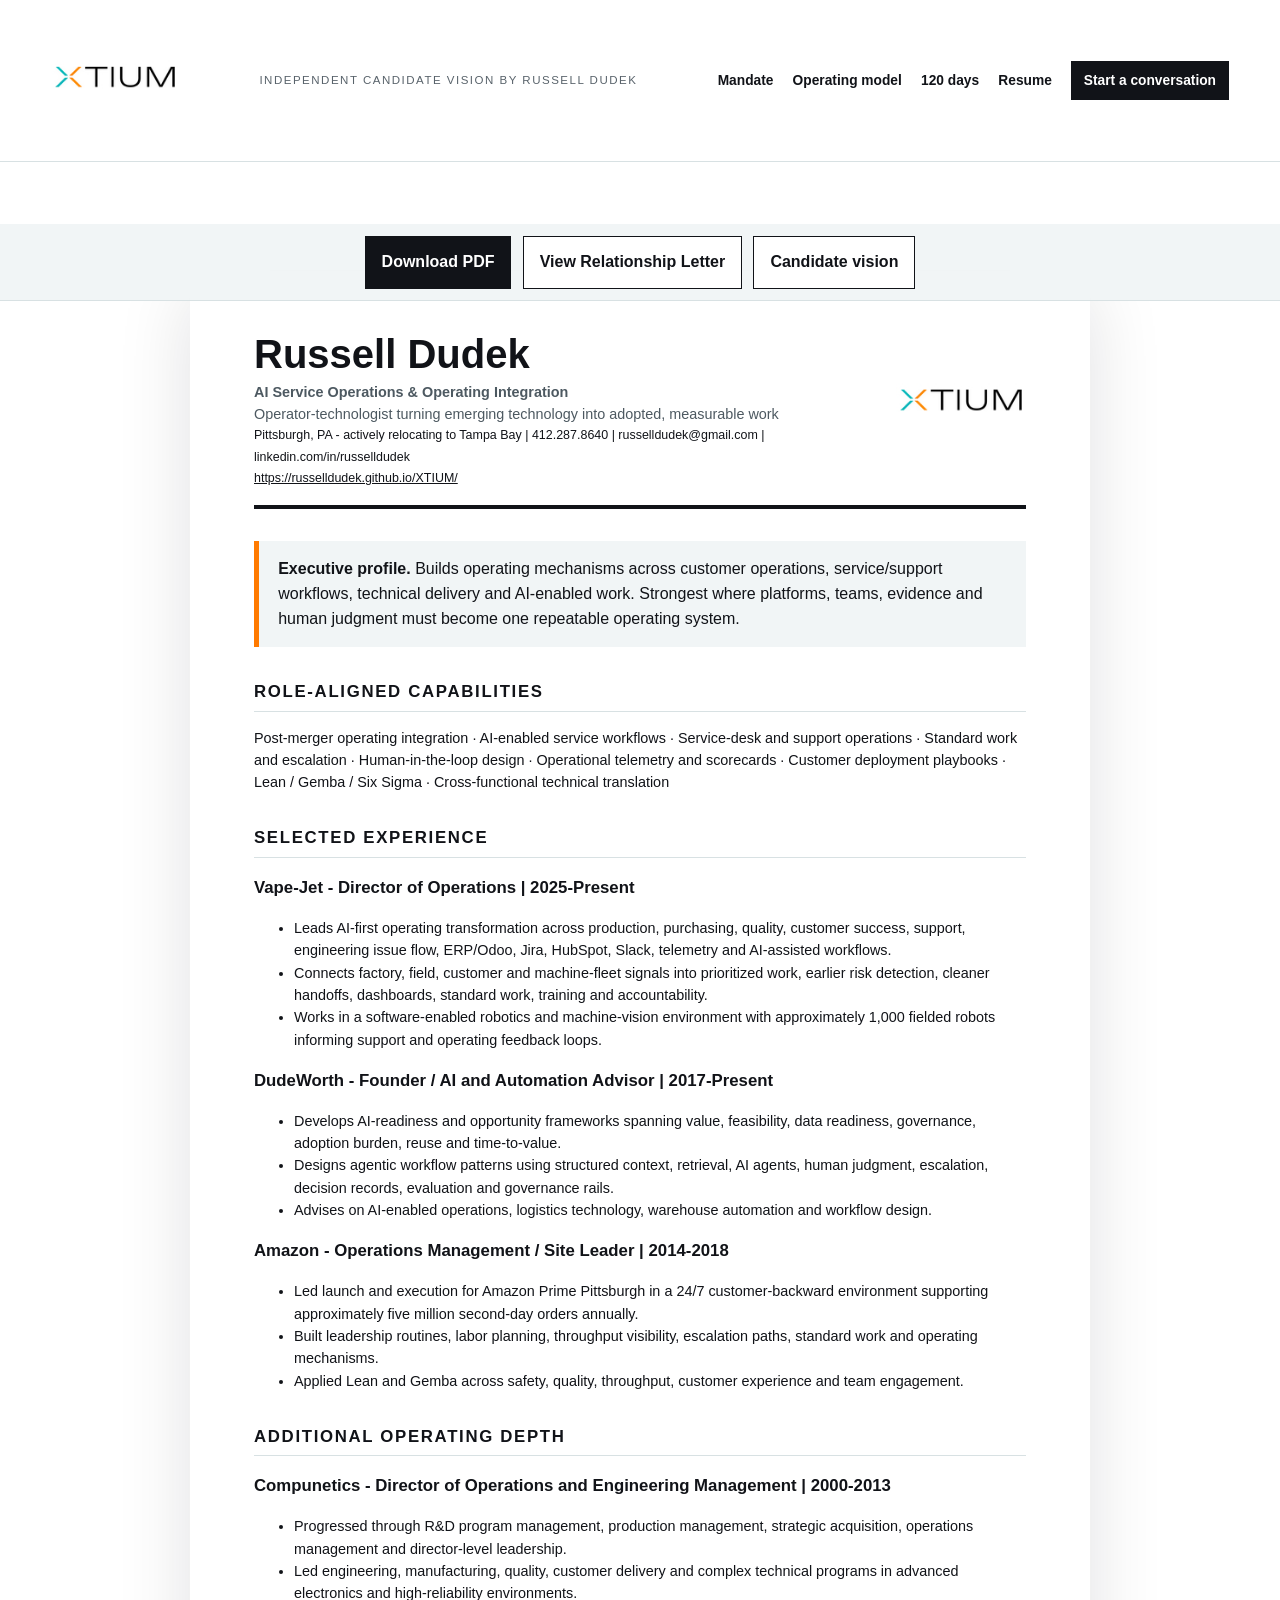
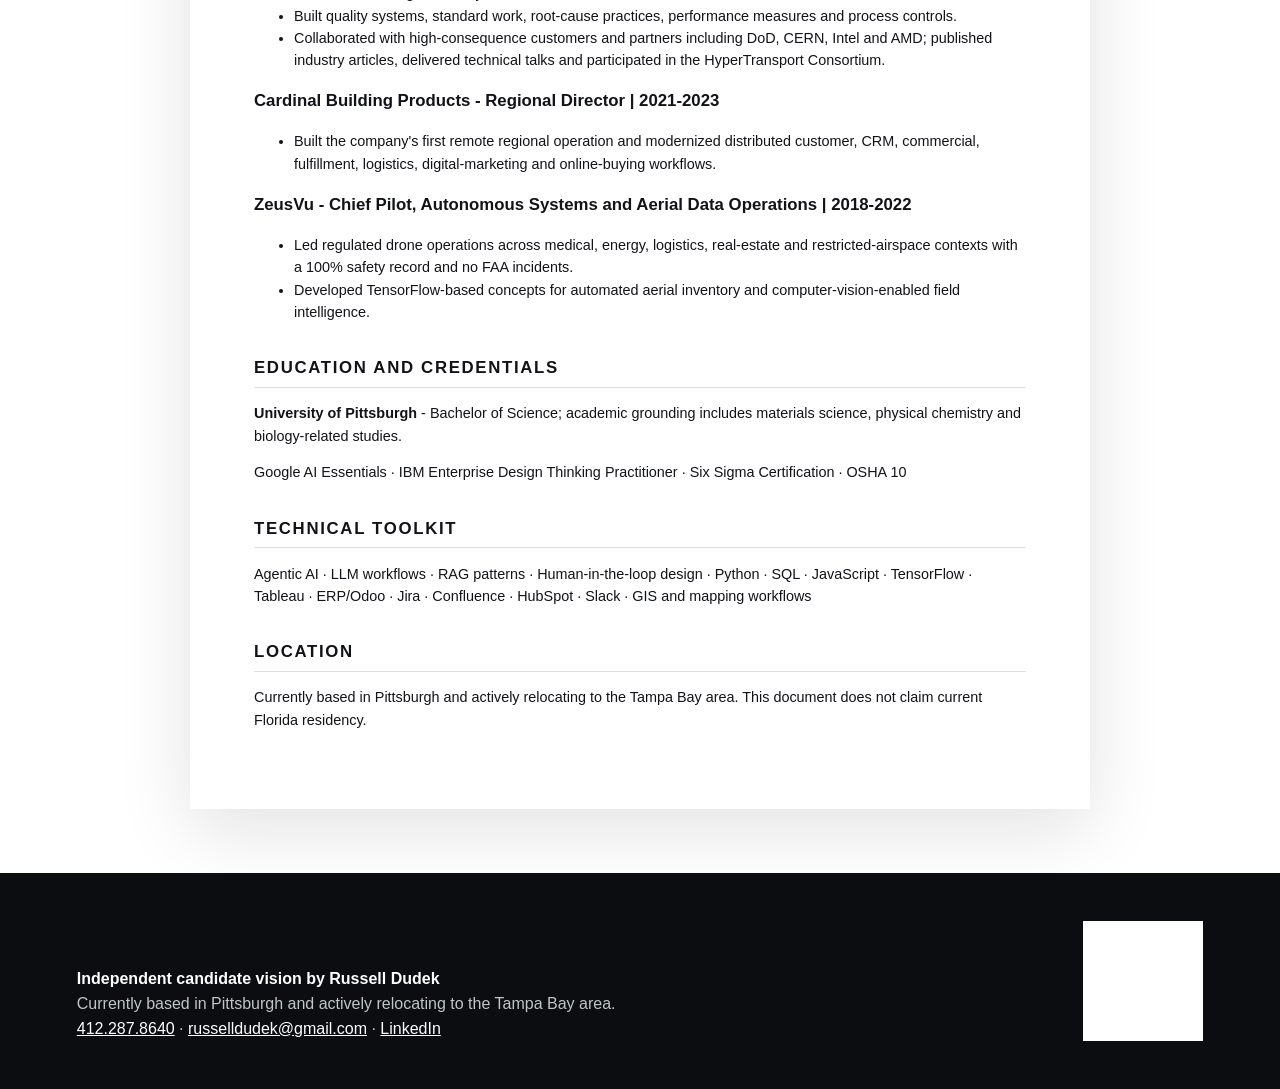
==== resume.html @ 4c73a02e "Publish complete XTIUM candidate vision [skip ci]" ====
<!doctype html><html lang="en"><head><meta charset="utf-8"><meta name="viewport" content="width=device-width,initial-scale=1"><title>Russell Dudek - XTIUM Role-Aligned Resume</title><meta name="description" content="Two-page role-aligned resume for a proposed XTIUM AI service operations and integration mandate."><link rel="stylesheet" href="styles.css"></head><body><a class="skip" href="#main">Skip to content</a><nav class="site-nav" aria-label="Primary"><a href="index.html"><img src="assets/brand/xtium-logo.svg" alt="XTIUM"></a><span class="independent">Independent candidate vision by Russell Dudek</span><button class="menu" aria-expanded="false" aria-controls="navlinks">Menu</button><div class="nav-links" id="navlinks"><a href="index.html#mandate">Mandate</a><a href="index.html#model">Operating model</a><a href="120-day-plan.html">120 days</a><a href="resume.html">Resume</a><a class="cta" href="mailto:russelldudek@gmail.com">Start a conversation</a></div></nav><main id="main"><div class="doc-actions"><a class="button primary" href="docs/Russell-Dudek-XTIUM-Resume.pdf">Download PDF</a><a class="button secondary" href="cover-letter.html">View Relationship Letter</a><a class="button secondary" href="index.html">Candidate vision</a></div><article class="document"><header class="doc-header"><div><h1>Russell Dudek</h1><p><strong>AI Service Operations & Operating Integration</strong><br>Operator-technologist turning emerging technology into adopted, measurable work</p><div class="contact-line">Pittsburgh, PA - actively relocating to Tampa Bay | 412.287.8640 | russelldudek@gmail.com | linkedin.com/in/russelldudek<br><a href="https://russelldudek.github.io/XTIUM/">https://russelldudek.github.io/XTIUM/</a></div></div><img src="assets/brand/xtium-logo.svg" alt="XTIUM"></header><div class="callout"><strong>Executive profile.</strong> Builds operating mechanisms across customer operations, service/support workflows, technical delivery and AI-enabled work. Strongest where platforms, teams, evidence and human judgment must become one repeatable operating system.</div><h2>Role-aligned capabilities</h2><p>Post-merger operating integration · AI-enabled service workflows · Service-desk and support operations · Standard work and escalation · Human-in-the-loop design · Operational telemetry and scorecards · Customer deployment playbooks · Lean / Gemba / Six Sigma · Cross-functional technical translation</p><h2>Selected experience</h2><h3>Vape-Jet - Director of Operations | 2025-Present</h3><ul><li>Leads AI-first operating transformation across production, purchasing, quality, customer success, support, engineering issue flow, ERP/Odoo, Jira, HubSpot, Slack, telemetry and AI-assisted workflows.</li><li>Connects factory, field, customer and machine-fleet signals into prioritized work, earlier risk detection, cleaner handoffs, dashboards, standard work, training and accountability.</li><li>Works in a software-enabled robotics and machine-vision environment with approximately 1,000 fielded robots informing support and operating feedback loops.</li></ul><h3>DudeWorth - Founder / AI and Automation Advisor | 2017-Present</h3><ul><li>Develops AI-readiness and opportunity frameworks spanning value, feasibility, data readiness, governance, adoption burden, reuse and time-to-value.</li><li>Designs agentic workflow patterns using structured context, retrieval, AI agents, human judgment, escalation, decision records, evaluation and governance rails.</li><li>Advises on AI-enabled operations, logistics technology, warehouse automation and workflow design.</li></ul><h3>Amazon - Operations Management / Site Leader | 2014-2018</h3><ul><li>Led launch and execution for Amazon Prime Pittsburgh in a 24/7 customer-backward environment supporting approximately five million second-day orders annually.</li><li>Built leadership routines, labor planning, throughput visibility, escalation paths, standard work and operating mechanisms.</li><li>Applied Lean and Gemba across safety, quality, throughput, customer experience and team engagement.</li></ul><div class="print-page-break"></div><h2>Additional operating depth</h2><h3>Compunetics - Director of Operations and Engineering Management | 2000-2013</h3><ul><li>Progressed through R&D program management, production management, strategic acquisition, operations management and director-level leadership.</li><li>Led engineering, manufacturing, quality, customer delivery and complex technical programs in advanced electronics and high-reliability environments.</li><li>Built quality systems, standard work, root-cause practices, performance measures and process controls.</li><li>Collaborated with high-consequence customers and partners including DoD, CERN, Intel and AMD; published industry articles, delivered technical talks and participated in the HyperTransport Consortium.</li></ul><h3>Cardinal Building Products - Regional Director | 2021-2023</h3><ul><li>Built the company's first remote regional operation and modernized distributed customer, CRM, commercial, fulfillment, logistics, digital-marketing and online-buying workflows.</li></ul><h3>ZeusVu - Chief Pilot, Autonomous Systems and Aerial Data Operations | 2018-2022</h3><ul><li>Led regulated drone operations across medical, energy, logistics, real-estate and restricted-airspace contexts with a 100% safety record and no FAA incidents.</li><li>Developed TensorFlow-based concepts for automated aerial inventory and computer-vision-enabled field intelligence.</li></ul><h2>Education and credentials</h2><p><strong>University of Pittsburgh</strong> - Bachelor of Science; academic grounding includes materials science, physical chemistry and biology-related studies.</p><p>Google AI Essentials · IBM Enterprise Design Thinking Practitioner · Six Sigma Certification · OSHA 10</p><h2>Technical toolkit</h2><p>Agentic AI · LLM workflows · RAG patterns · Human-in-the-loop design · Python · SQL · JavaScript · TensorFlow · Tableau · ERP/Odoo · Jira · Confluence · HubSpot · Slack · GIS and mapping workflows</p><h2>Location</h2><p>Currently based in Pittsburgh and actively relocating to the Tampa Bay area. This document does not claim current Florida residency.</p></article></main><footer class="footer"><div><strong>Independent candidate vision by Russell Dudek</strong><br>Currently based in Pittsburgh and actively relocating to the Tampa Bay area.<br><a href="tel:+14122878640">412.287.8640</a> · <a href="mailto:russelldudek@gmail.com">russelldudek@gmail.com</a> · <a href="https://www.linkedin.com/in/russelldudek">LinkedIn</a></div><img src="assets/brand/xtium-logo.svg" alt="XTIUM"></footer><script src="app.js"></script></body></html>
---- styles.css ----
@import url("brand-tokens.css");
*{box-sizing:border-box}html{scroll-behavior:smooth}body{margin:0;font-family:"Helvetica Neue",Aptos,Arial,sans-serif;color:var(--xtium-ink);background:var(--xtium-paper);line-height:1.55}a{color:inherit}.skip{position:absolute;left:-9999px}.skip:focus{left:1rem;top:1rem;z-index:99;background:#fff;padding:.7rem 1rem;border:2px solid var(--xtium-teal)}
.site-nav{position:sticky;top:0;z-index:30;display:flex;align-items:center;justify-content:space-between;padding:.8rem clamp(1rem,4vw,4rem);background:rgba(255,255,255,.94);backdrop-filter:blur(14px);border-bottom:1px solid var(--xtium-line)}.site-nav img{width:128px;height:auto}.site-nav .independent{font-size:.72rem;letter-spacing:.13em;text-transform:uppercase;color:#59636b}.nav-links{display:flex;gap:1.2rem;align-items:center}.nav-links a{text-decoration:none;font-size:.86rem;font-weight:650}.nav-links .cta{background:var(--xtium-ink);color:#fff;padding:.55rem .8rem}.menu{display:none;background:none;border:0;font-size:1.5rem}
main{overflow:hidden}.hero{min-height:88vh;display:grid;grid-template-columns:minmax(0,1.02fr) minmax(420px,.98fr);gap:4rem;align-items:center;padding:clamp(4rem,8vw,8rem) clamp(1.25rem,6vw,6.5rem);background:linear-gradient(112deg,#fff 0 55%,#edf5f5 55% 100%)}.hero h1{font-size:clamp(3.2rem,6.3vw,7.2rem);line-height:.9;letter-spacing:-.055em;margin:.2rem 0 1.5rem;max-width:11ch}.hero h1 span{display:block;color:var(--campaign-signal)}.hero .lead{font-size:clamp(1.05rem,1.5vw,1.28rem);max-width:57ch;color:#39434b}.hero .context{max-width:62ch;font-size:.92rem;color:#5d6871;border-left:4px solid var(--xtium-orange);padding-left:1rem;margin:1.4rem 0}.hero-actions{display:flex;gap:.8rem;flex-wrap:wrap;margin-top:2rem}.button{display:inline-flex;align-items:center;justify-content:center;text-decoration:none;font-weight:700;padding:.82rem 1rem;border:1px solid var(--xtium-ink)}.button.primary{background:var(--xtium-ink);color:#fff}.button.secondary{background:#fff}.button:focus-visible,.scenario:focus-visible{outline:3px solid var(--xtium-orange);outline-offset:3px}
.register{position:relative;min-height:520px}.plate{position:absolute;width:74%;min-height:400px;padding:2rem;border:1px solid rgba(17,183,179,.35);background:rgba(255,255,255,.88);box-shadow:0 24px 70px rgba(23,107,117,.12);transition:transform .65s cubic-bezier(.22,.75,.15,1),opacity .4s}.plate.left{left:0;top:28px;transform:translateX(-28px) rotate(-2deg)}.plate.right{right:0;top:76px;transform:translateX(28px) rotate(2deg);border-color:rgba(255,122,0,.42)}.register.ready .left{transform:translateX(34px) rotate(0)}.register.ready .right{transform:translateX(-34px) rotate(0)}.plate .plate-label{font-size:.7rem;letter-spacing:.17em;text-transform:uppercase;font-weight:800}.left .plate-label{color:var(--xtium-teal)}.right .plate-label{color:var(--xtium-orange)}.plate h2{font-size:1.65rem;line-height:1.05;margin:.6rem 0 1.2rem}.spec-list{display:grid;gap:.62rem}.spec-row{display:grid;grid-template-columns:110px 1fr;gap:.65rem;padding-top:.6rem;border-top:1px solid var(--xtium-line);font-size:.79rem}.spec-row b{font-size:.68rem;text-transform:uppercase;letter-spacing:.07em;color:#5e6a72}.registration-mark{position:absolute;inset:0;display:grid;place-items:center;pointer-events:none}.registration-mark span{display:grid;place-items:center;width:92px;height:92px;border:1px solid var(--xtium-ink);background:var(--xtium-ink);color:#fff;font-size:.72rem;text-align:center;text-transform:uppercase;letter-spacing:.13em;box-shadow:0 0 0 8px rgba(255,255,255,.92)}
.band{padding:clamp(4.5rem,9vw,8rem) clamp(1.25rem,6vw,6.5rem)}.band.dark{background:var(--xtium-ink);color:white}.band.mist{background:var(--xtium-mist)}.section-head{display:grid;grid-template-columns:minmax(220px,.42fr) minmax(0,1fr);gap:4rem;margin-bottom:3rem}.section-head h2{font-size:clamp(2.35rem,4.5vw,5rem);line-height:.95;letter-spacing:-.045em;margin:0}.section-head p{font-size:1.1rem;max-width:65ch;margin:0;color:#52606a}.dark .section-head p{color:#c3cbd0}.kicker{font-size:.74rem;letter-spacing:.16em;text-transform:uppercase;font-weight:800;color:var(--xtium-teal);margin-bottom:.8rem}.orange{color:var(--xtium-orange)}
.tensions{display:grid;grid-template-columns:repeat(4,1fr);border-top:1px solid #4a4f55}.tension{padding:2rem 1.2rem 1.5rem 0;border-right:1px solid #4a4f55}.tension:last-child{border-right:0;padding-left:1.2rem}.tension:not(:first-child){padding-left:1.2rem}.tension strong{display:block;color:var(--xtium-orange);font-size:.8rem;letter-spacing:.1em;text-transform:uppercase}.tension h3{font-size:1.35rem;line-height:1.15}.tension p{color:#bec6cb;font-size:.93rem}
.landscape{display:grid;grid-template-columns:1.1fr .9fr;gap:4rem}.landscape-table{border-top:2px solid var(--xtium-ink)}.landscape-row{display:grid;grid-template-columns:1fr 1.2fr 1.4fr;gap:1rem;padding:1.15rem 0;border-bottom:1px solid var(--xtium-line)}.landscape-row.head{font-size:.69rem;text-transform:uppercase;letter-spacing:.1em;font-weight:800}.landscape-row b{font-size:.95rem}.landscape-row span{font-size:.88rem;color:#4c5961}.edge-callout{align-self:start;position:sticky;top:110px;padding:2.2rem;border-left:7px solid var(--xtium-teal);background:#fff;box-shadow:0 20px 50px rgba(17,19,24,.08)}.edge-callout h3{font-size:2rem;line-height:1.05;margin:0 0 1rem}.edge-callout p{color:#4d5961}
.model-shell{display:grid;grid-template-columns:290px 1fr;gap:2rem}.scenario-rail{display:grid;align-content:start}.scenario{border:0;border-bottom:1px solid #445059;background:transparent;color:#dfe5e8;padding:1rem .2rem;text-align:left;font:inherit;cursor:pointer}.scenario[aria-selected="true"]{color:white;border-bottom:3px solid var(--xtium-orange);font-weight:800}.model-output{background:#fff;color:var(--xtium-ink);padding:clamp(1.5rem,4vw,3rem);min-height:450px}.model-status{display:flex;justify-content:space-between;align-items:center;padding-bottom:1rem;border-bottom:1px solid var(--xtium-line)}.model-status strong{font-size:1.35rem}.status-dot{display:inline-block;width:10px;height:10px;border-radius:50%;background:var(--xtium-orange);margin-right:.5rem}.ready .status-dot{background:var(--xtium-teal)}.definition-grid{display:grid;grid-template-columns:repeat(2,1fr);gap:1px;background:var(--xtium-line);margin-top:1.5rem}.definition-cell{background:#fff;padding:1.15rem;min-height:120px}.definition-cell small{display:block;font-size:.68rem;text-transform:uppercase;letter-spacing:.11em;color:#69757d;font-weight:800}.definition-cell p{margin:.55rem 0 0;font-size:.92rem}.transfer-readout{margin-top:1.5rem;padding:1.15rem;background:var(--xtium-mist);border-left:5px solid var(--xtium-teal)}
.scorecard{display:grid;grid-template-columns:repeat(5,1fr);gap:1px;background:var(--xtium-line)}.score{background:white;padding:1.4rem;min-height:210px}.score h3{font-size:1rem;text-transform:uppercase;letter-spacing:.08em}.score ul{padding-left:1rem;margin:.7rem 0}.score li{font-size:.84rem;margin:.45rem 0;color:#4f5a63}.note{font-size:.78rem;color:#69747c;margin-top:1.3rem}
.evidence{display:grid;grid-template-columns:.8fr 1.2fr;gap:4rem}.evidence-map{display:grid;gap:0}.evidence-row{display:grid;grid-template-columns:130px 1fr;gap:1rem;padding:1.2rem 0;border-top:1px solid var(--xtium-line)}.evidence-row b{font-size:.74rem;text-transform:uppercase;letter-spacing:.08em;color:var(--campaign-signal)}.evidence-row p{margin:0}.objection{background:var(--xtium-charcoal);color:#fff;padding:2.3rem}.objection h3{font-size:2rem;line-height:1.08;margin-top:0}.objection p{color:#d2d7da}.objection strong{color:var(--xtium-orange)}
.timeline{display:grid;grid-template-columns:repeat(4,1fr);gap:1px;background:var(--xtium-line)}.phase{background:#fff;padding:1.5rem;min-height:295px}.phase .days{font-size:.72rem;letter-spacing:.13em;text-transform:uppercase;color:var(--xtium-teal);font-weight:800}.phase h3{font-size:1.45rem}.phase li{font-size:.86rem;margin:.55rem 0}.phase ul{padding-left:1rem}
.questions{columns:2;column-gap:4rem}.question{break-inside:avoid;border-top:1px solid var(--xtium-line);padding:1rem 0;font-size:1.02rem}.sources{font-size:.82rem}.sources ol{padding-left:1.2rem}.sources li{margin:.7rem 0}.sources a{word-break:break-word;color:var(--campaign-signal)}.footer{display:grid;grid-template-columns:1fr auto;gap:2rem;align-items:end;padding:3rem clamp(1.25rem,6vw,6.5rem);background:#0b0d10;color:#bfc6ca}.footer strong{color:#fff}.footer a{color:#fff}.footer img{width:120px;filter:brightness(0) invert(1)}
.doc-actions{position:sticky;top:62px;z-index:20;display:flex;gap:.7rem;justify-content:center;padding:.7rem;background:rgba(241,245,246,.95);border-bottom:1px solid var(--xtium-line)}.document{max-width:900px;margin:2rem auto 4rem;background:white;box-shadow:0 20px 70px rgba(17,19,24,.12);padding:clamp(1.4rem,5vw,4.5rem)}.doc-header{display:grid;grid-template-columns:1fr auto;gap:2rem;border-bottom:4px solid var(--xtium-ink);padding-bottom:1rem;margin-bottom:2rem}.doc-header h1{font-size:2.5rem;line-height:.95;margin:0}.doc-header p{margin:.5rem 0 0;color:#4d5961}.doc-header img{width:130px}.contact-line{font-size:.78rem;line-height:1.7}.document h2{font-size:1.05rem;text-transform:uppercase;letter-spacing:.1em;margin-top:2rem;border-bottom:1px solid var(--xtium-line);padding-bottom:.35rem}.document h3{font-size:1.05rem;margin-bottom:.25rem}.document p,.document li{font-size:.9rem}.doc-grid{display:grid;grid-template-columns:1fr 1fr;gap:2rem}.callout{border-left:5px solid var(--xtium-orange);padding:1rem 1.2rem;background:var(--xtium-mist)}.print-page-break{break-before:page}
@media(max-width:980px){.hero{grid-template-columns:1fr;min-height:auto}.register{min-height:500px}.section-head,.landscape,.evidence{grid-template-columns:1fr;gap:2rem}.tensions,.scorecard,.timeline{grid-template-columns:repeat(2,1fr)}.edge-callout{position:static}.model-shell{grid-template-columns:1fr}.scenario-rail{grid-template-columns:repeat(2,1fr)}.scenario{padding:1rem}.landscape-row{grid-template-columns:.8fr 1fr 1.1fr}}
@media(max-width:700px){.nav-links{display:none;position:absolute;left:0;right:0;top:62px;background:#fff;padding:1rem 1.3rem;border-bottom:1px solid var(--xtium-line);flex-direction:column;align-items:flex-start}.nav-links.open{display:flex}.menu{display:block}.site-nav .independent{display:none}.hero{padding-top:4rem;background:#fff}.hero h1{font-size:3.45rem}.register{min-height:610px}.plate{width:94%;min-height:390px}.plate.left{top:0}.plate.right{top:155px}.register.ready .left{transform:translateX(0)}.register.ready .right{transform:translateX(0)}.registration-mark{align-items:center}.tensions,.scorecard,.timeline,.definition-grid{grid-template-columns:1fr}.landscape-row{grid-template-columns:1fr}.landscape-row.head{display:none}.questions{columns:1}.doc-header{grid-template-columns:1fr}.doc-grid{grid-template-columns:1fr}.footer{grid-template-columns:1fr}.document{margin:0;padding:1.2rem;box-shadow:none}.doc-actions{top:60px;overflow:auto;justify-content:flex-start}}
@media(prefers-reduced-motion:reduce){html{scroll-behavior:auto}.plate{transition:none}.register .left,.register .right,.register.ready .left,.register.ready .right{transform:none}}
@media print{.site-nav,.doc-actions,.footer,.no-print{display:none!important}body{background:#fff}.document{max-width:none;margin:0;box-shadow:none;padding:.45in}.document a{text-decoration:none}.print-page-break{break-before:page}}
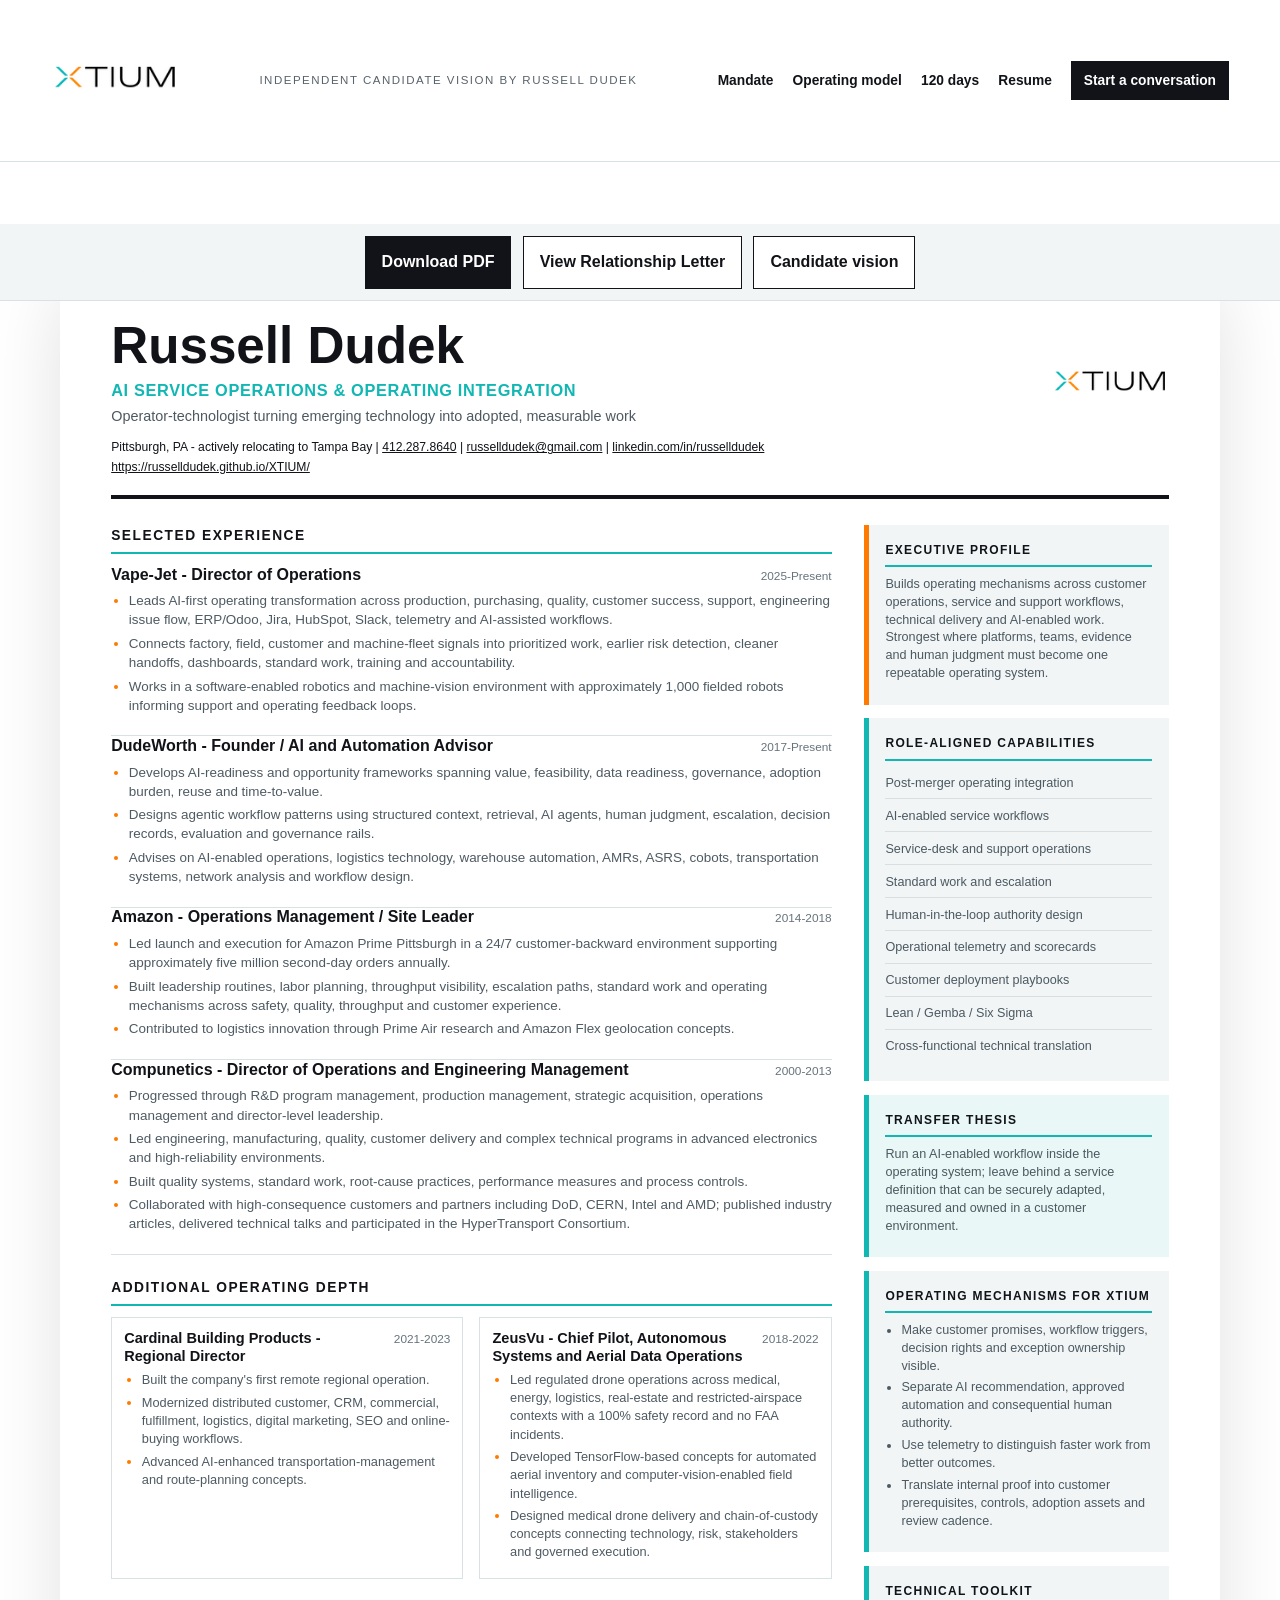
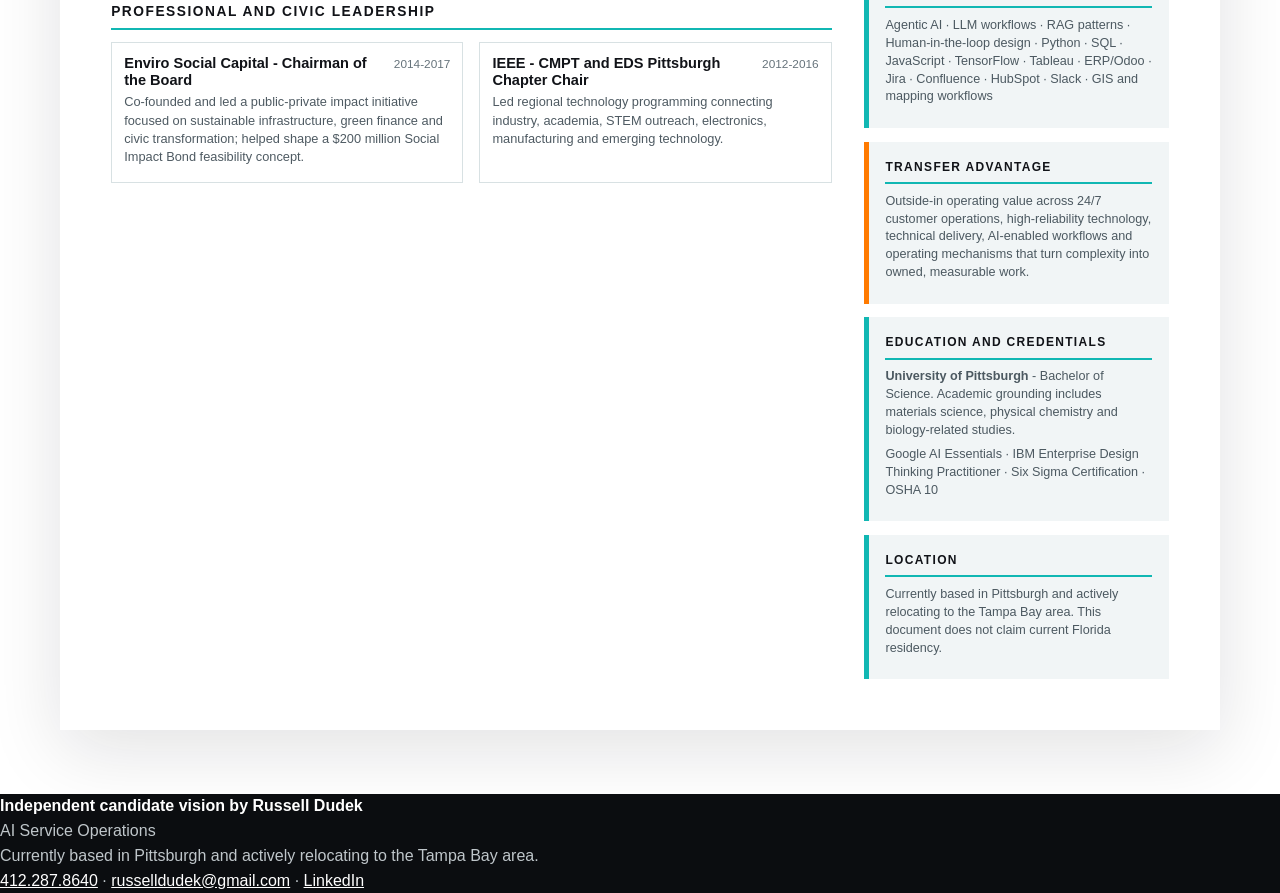
==== commit 3e5647cf: "Recompose the XTIUM resume for balanced two-page density" ====
--- a/resume.html
+++ b/resume.html
@@ -1 +1,186 @@
-<!doctype html><html lang="en"><head><meta charset="utf-8"><meta name="viewport" content="width=device-width,initial-scale=1"><title>Russell Dudek - XTIUM Role-Aligned Resume</title><meta name="description" content="Two-page role-aligned resume for a proposed XTIUM AI service operations and integration mandate."><link rel="stylesheet" href="styles.css"></head><body><a class="skip" href="#main">Skip to content</a><nav class="site-nav" aria-label="Primary"><a href="index.html"><img src="assets/brand/xtium-logo.svg" alt="XTIUM"></a><span class="independent">Independent candidate vision by Russell Dudek</span><button class="menu" aria-expanded="false" aria-controls="navlinks">Menu</button><div class="nav-links" id="navlinks"><a href="index.html#mandate">Mandate</a><a href="index.html#model">Operating model</a><a href="120-day-plan.html">120 days</a><a href="resume.html">Resume</a><a class="cta" href="mailto:russelldudek@gmail.com">Start a conversation</a></div></nav><main id="main"><div class="doc-actions"><a class="button primary" href="docs/Russell-Dudek-XTIUM-Resume.pdf">Download PDF</a><a class="button secondary" href="cover-letter.html">View Relationship Letter</a><a class="button secondary" href="index.html">Candidate vision</a></div><article class="document"><header class="doc-header"><div><h1>Russell Dudek</h1><p><strong>AI Service Operations & Operating Integration</strong><br>Operator-technologist turning emerging technology into adopted, measurable work</p><div class="contact-line">Pittsburgh, PA - actively relocating to Tampa Bay | 412.287.8640 | russelldudek@gmail.com | linkedin.com/in/russelldudek<br><a href="https://russelldudek.github.io/XTIUM/">https://russelldudek.github.io/XTIUM/</a></div></div><img src="assets/brand/xtium-logo.svg" alt="XTIUM"></header><div class="callout"><strong>Executive profile.</strong> Builds operating mechanisms across customer operations, service/support workflows, technical delivery and AI-enabled work. Strongest where platforms, teams, evidence and human judgment must become one repeatable operating system.</div><h2>Role-aligned capabilities</h2><p>Post-merger operating integration · AI-enabled service workflows · Service-desk and support operations · Standard work and escalation · Human-in-the-loop design · Operational telemetry and scorecards · Customer deployment playbooks · Lean / Gemba / Six Sigma · Cross-functional technical translation</p><h2>Selected experience</h2><h3>Vape-Jet - Director of Operations | 2025-Present</h3><ul><li>Leads AI-first operating transformation across production, purchasing, quality, customer success, support, engineering issue flow, ERP/Odoo, Jira, HubSpot, Slack, telemetry and AI-assisted workflows.</li><li>Connects factory, field, customer and machine-fleet signals into prioritized work, earlier risk detection, cleaner handoffs, dashboards, standard work, training and accountability.</li><li>Works in a software-enabled robotics and machine-vision environment with approximately 1,000 fielded robots informing support and operating feedback loops.</li></ul><h3>DudeWorth - Founder / AI and Automation Advisor | 2017-Present</h3><ul><li>Develops AI-readiness and opportunity frameworks spanning value, feasibility, data readiness, governance, adoption burden, reuse and time-to-value.</li><li>Designs agentic workflow patterns using structured context, retrieval, AI agents, human judgment, escalation, decision records, evaluation and governance rails.</li><li>Advises on AI-enabled operations, logistics technology, warehouse automation and workflow design.</li></ul><h3>Amazon - Operations Management / Site Leader | 2014-2018</h3><ul><li>Led launch and execution for Amazon Prime Pittsburgh in a 24/7 customer-backward environment supporting approximately five million second-day orders annually.</li><li>Built leadership routines, labor planning, throughput visibility, escalation paths, standard work and operating mechanisms.</li><li>Applied Lean and Gemba across safety, quality, throughput, customer experience and team engagement.</li></ul><div class="print-page-break"></div><h2>Additional operating depth</h2><h3>Compunetics - Director of Operations and Engineering Management | 2000-2013</h3><ul><li>Progressed through R&D program management, production management, strategic acquisition, operations management and director-level leadership.</li><li>Led engineering, manufacturing, quality, customer delivery and complex technical programs in advanced electronics and high-reliability environments.</li><li>Built quality systems, standard work, root-cause practices, performance measures and process controls.</li><li>Collaborated with high-consequence customers and partners including DoD, CERN, Intel and AMD; published industry articles, delivered technical talks and participated in the HyperTransport Consortium.</li></ul><h3>Cardinal Building Products - Regional Director | 2021-2023</h3><ul><li>Built the company's first remote regional operation and modernized distributed customer, CRM, commercial, fulfillment, logistics, digital-marketing and online-buying workflows.</li></ul><h3>ZeusVu - Chief Pilot, Autonomous Systems and Aerial Data Operations | 2018-2022</h3><ul><li>Led regulated drone operations across medical, energy, logistics, real-estate and restricted-airspace contexts with a 100% safety record and no FAA incidents.</li><li>Developed TensorFlow-based concepts for automated aerial inventory and computer-vision-enabled field intelligence.</li></ul><h2>Education and credentials</h2><p><strong>University of Pittsburgh</strong> - Bachelor of Science; academic grounding includes materials science, physical chemistry and biology-related studies.</p><p>Google AI Essentials · IBM Enterprise Design Thinking Practitioner · Six Sigma Certification · OSHA 10</p><h2>Technical toolkit</h2><p>Agentic AI · LLM workflows · RAG patterns · Human-in-the-loop design · Python · SQL · JavaScript · TensorFlow · Tableau · ERP/Odoo · Jira · Confluence · HubSpot · Slack · GIS and mapping workflows</p><h2>Location</h2><p>Currently based in Pittsburgh and actively relocating to the Tampa Bay area. This document does not claim current Florida residency.</p></article></main><footer class="footer"><div><strong>Independent candidate vision by Russell Dudek</strong><br>Currently based in Pittsburgh and actively relocating to the Tampa Bay area.<br><a href="tel:+14122878640">412.287.8640</a> · <a href="mailto:russelldudek@gmail.com">russelldudek@gmail.com</a> · <a href="https://www.linkedin.com/in/russelldudek">LinkedIn</a></div><img src="assets/brand/xtium-logo.svg" alt="XTIUM"></footer><script src="app.js"></script></body></html>+<!doctype html>
+<html lang="en">
+<head>
+  <meta charset="utf-8">
+  <meta name="viewport" content="width=device-width,initial-scale=1">
+  <title>Russell Dudek - XTIUM Role-Aligned Resume</title>
+  <meta name="description" content="Two-page role-aligned resume for a proposed XTIUM AI service operations and integration mandate.">
+  <link rel="stylesheet" href="styles.css">
+  <link rel="stylesheet" href="artifact-layout.css">
+</head>
+<body>
+<a class="skip" href="#main">Skip to content</a>
+<nav class="site-nav" aria-label="Primary">
+  <a href="index.html"><img src="assets/brand/xtium-logo.svg" alt="XTIUM"></a>
+  <span class="independent">Independent candidate vision by Russell Dudek</span>
+  <button class="menu" aria-expanded="false" aria-controls="navlinks">Menu</button>
+  <div class="nav-links" id="navlinks">
+    <a href="index.html#mandate">Mandate</a>
+    <a href="index.html#model">Operating model</a>
+    <a href="120-day-plan.html">120 days</a>
+    <a href="resume.html">Resume</a>
+    <a class="cta" href="mailto:russelldudek@gmail.com">Start a conversation</a>
+  </div>
+</nav>
+<main id="main">
+  <div class="doc-actions">
+    <a class="button primary" href="docs/Russell-Dudek-XTIUM-Resume.pdf">Download PDF</a>
+    <a class="button secondary" href="cover-letter.html">View Relationship Letter</a>
+    <a class="button secondary" href="index.html">Candidate vision</a>
+  </div>
+
+  <article class="document resume-document">
+    <header class="doc-header resume-header">
+      <div>
+        <h1>Russell Dudek</h1>
+        <p class="document-role"><strong>AI Service Operations &amp; Operating Integration</strong></p>
+        <p class="document-tagline">Operator-technologist turning emerging technology into adopted, measurable work</p>
+        <div class="contact-line">
+          Pittsburgh, PA - actively relocating to Tampa Bay |
+          <a href="tel:+14122878640">412.287.8640</a> |
+          <a href="mailto:russelldudek@gmail.com">russelldudek@gmail.com</a> |
+          <a href="https://www.linkedin.com/in/russelldudek">linkedin.com/in/russelldudek</a><br>
+          <a href="https://russelldudek.github.io/XTIUM/">https://russelldudek.github.io/XTIUM/</a>
+        </div>
+      </div>
+      <img src="assets/brand/xtium-logo.svg" alt="XTIUM">
+    </header>
+
+    <div class="resume-grid">
+      <section class="resume-main" aria-labelledby="experience-heading">
+        <h2 id="experience-heading">Selected experience</h2>
+
+        <article class="resume-entry">
+          <div class="resume-entry-head"><h3>Vape-Jet - Director of Operations</h3><span>2025-Present</span></div>
+          <ul>
+            <li>Leads AI-first operating transformation across production, purchasing, quality, customer success, support, engineering issue flow, ERP/Odoo, Jira, HubSpot, Slack, telemetry and AI-assisted workflows.</li>
+            <li>Connects factory, field, customer and machine-fleet signals into prioritized work, earlier risk detection, cleaner handoffs, dashboards, standard work, training and accountability.</li>
+            <li>Works in a software-enabled robotics and machine-vision environment with approximately 1,000 fielded robots informing support and operating feedback loops.</li>
+          </ul>
+        </article>
+
+        <article class="resume-entry">
+          <div class="resume-entry-head"><h3>DudeWorth - Founder / AI and Automation Advisor</h3><span>2017-Present</span></div>
+          <ul>
+            <li>Develops AI-readiness and opportunity frameworks spanning value, feasibility, data readiness, governance, adoption burden, reuse and time-to-value.</li>
+            <li>Designs agentic workflow patterns using structured context, retrieval, AI agents, human judgment, escalation, decision records, evaluation and governance rails.</li>
+            <li>Advises on AI-enabled operations, logistics technology, warehouse automation, AMRs, ASRS, cobots, transportation systems, network analysis and workflow design.</li>
+          </ul>
+        </article>
+
+        <article class="resume-entry">
+          <div class="resume-entry-head"><h3>Amazon - Operations Management / Site Leader</h3><span>2014-2018</span></div>
+          <ul>
+            <li>Led launch and execution for Amazon Prime Pittsburgh in a 24/7 customer-backward environment supporting approximately five million second-day orders annually.</li>
+            <li>Built leadership routines, labor planning, throughput visibility, escalation paths, standard work and operating mechanisms across safety, quality, throughput and customer experience.</li>
+            <li>Contributed to logistics innovation through Prime Air research and Amazon Flex geolocation concepts.</li>
+          </ul>
+        </article>
+
+        <article class="resume-entry">
+          <div class="resume-entry-head"><h3>Compunetics - Director of Operations and Engineering Management</h3><span>2000-2013</span></div>
+          <ul>
+            <li>Progressed through R&amp;D program management, production management, strategic acquisition, operations management and director-level leadership.</li>
+            <li>Led engineering, manufacturing, quality, customer delivery and complex technical programs in advanced electronics and high-reliability environments.</li>
+            <li>Built quality systems, standard work, root-cause practices, performance measures and process controls.</li>
+            <li>Collaborated with high-consequence customers and partners including DoD, CERN, Intel and AMD; published industry articles, delivered technical talks and participated in the HyperTransport Consortium.</li>
+          </ul>
+        </article>
+
+        <h2>Additional operating depth</h2>
+        <div class="resume-secondary-grid">
+          <article class="resume-entry compact">
+            <div class="resume-entry-head"><h3>Cardinal Building Products - Regional Director</h3><span>2021-2023</span></div>
+            <ul>
+              <li>Built the company's first remote regional operation.</li>
+              <li>Modernized distributed customer, CRM, commercial, fulfillment, logistics, digital marketing, SEO and online-buying workflows.</li>
+              <li>Advanced AI-enhanced transportation-management and route-planning concepts.</li>
+            </ul>
+          </article>
+          <article class="resume-entry compact">
+            <div class="resume-entry-head"><h3>ZeusVu - Chief Pilot, Autonomous Systems and Aerial Data Operations</h3><span>2018-2022</span></div>
+            <ul>
+              <li>Led regulated drone operations across medical, energy, logistics, real-estate and restricted-airspace contexts with a 100% safety record and no FAA incidents.</li>
+              <li>Developed TensorFlow-based concepts for automated aerial inventory and computer-vision-enabled field intelligence.</li>
+              <li>Designed medical drone delivery and chain-of-custody concepts connecting technology, risk, stakeholders and governed execution.</li>
+            </ul>
+          </article>
+        </div>
+
+        <h2>Professional and civic leadership</h2>
+        <div class="resume-secondary-grid">
+          <article class="resume-entry compact">
+            <div class="resume-entry-head"><h3>Enviro Social Capital - Chairman of the Board</h3><span>2014-2017</span></div>
+            <p>Co-founded and led a public-private impact initiative focused on sustainable infrastructure, green finance and civic transformation; helped shape a $200 million Social Impact Bond feasibility concept.</p>
+          </article>
+          <article class="resume-entry compact">
+            <div class="resume-entry-head"><h3>IEEE - CMPT and EDS Pittsburgh Chapter Chair</h3><span>2012-2016</span></div>
+            <p>Led regional technology programming connecting industry, academia, STEM outreach, electronics, manufacturing and emerging technology.</p>
+          </article>
+        </div>
+      </section>
+
+      <aside class="resume-sidebar" aria-label="Role-aligned profile and supporting detail">
+        <section class="resume-panel accent-orange">
+          <h2>Executive profile</h2>
+          <p>Builds operating mechanisms across customer operations, service and support workflows, technical delivery and AI-enabled work. Strongest where platforms, teams, evidence and human judgment must become one repeatable operating system.</p>
+        </section>
+
+        <section class="resume-panel">
+          <h2>Role-aligned capabilities</h2>
+          <ul class="tag-list">
+            <li>Post-merger operating integration</li>
+            <li>AI-enabled service workflows</li>
+            <li>Service-desk and support operations</li>
+            <li>Standard work and escalation</li>
+            <li>Human-in-the-loop authority design</li>
+            <li>Operational telemetry and scorecards</li>
+            <li>Customer deployment playbooks</li>
+            <li>Lean / Gemba / Six Sigma</li>
+            <li>Cross-functional technical translation</li>
+          </ul>
+        </section>
+
+        <section class="resume-panel accent-teal">
+          <h2>Transfer thesis</h2>
+          <p>Run an AI-enabled workflow inside the operating system; leave behind a service definition that can be securely adapted, measured and owned in a customer environment.</p>
+        </section>
+
+        <section class="resume-panel">
+          <h2>Operating mechanisms for XTIUM</h2>
+          <ul>
+            <li>Make customer promises, workflow triggers, decision rights and exception ownership visible.</li>
+            <li>Separate AI recommendation, approved automation and consequential human authority.</li>
+            <li>Use telemetry to distinguish faster work from better outcomes.</li>
+            <li>Translate internal proof into customer prerequisites, controls, adoption assets and review cadence.</li>
+          </ul>
+        </section>
+
+        <section class="resume-panel">
+          <h2>Technical toolkit</h2>
+          <p>Agentic AI · LLM workflows · RAG patterns · Human-in-the-loop design · Python · SQL · JavaScript · TensorFlow · Tableau · ERP/Odoo · Jira · Confluence · HubSpot · Slack · GIS and mapping workflows</p>
+        </section>
+
+        <section class="resume-panel accent-orange">
+          <h2>Transfer advantage</h2>
+          <p>Outside-in operating value across 24/7 customer operations, high-reliability technology, technical delivery, AI-enabled workflows and operating mechanisms that turn complexity into owned, measurable work.</p>
+        </section>
+
+        <section class="resume-panel">
+          <h2>Education and credentials</h2>
+          <p><strong>University of Pittsburgh</strong> - Bachelor of Science. Academic grounding includes materials science, physical chemistry and biology-related studies.</p>
+          <p>Google AI Essentials · IBM Enterprise Design Thinking Practitioner · Six Sigma Certification · OSHA 10</p>
+        </section>
+
+        <section class="resume-panel">
+          <h2>Location</h2>
+          <p>Currently based in Pittsburgh and actively relocating to the Tampa Bay area. This document does not claim current Florida residency.</p>
+        </section>
+      </aside>
+    </div>
+  </article>
+</main>
+<footer class="footer"><div><strong>Independent candidate vision by Russell Dudek</strong><br>AI Service Operations<br>Currently based in Pittsburgh and actively relocating to the Tampa Bay area.<br><a href="tel:+14122878640">412.287.8640</a> · <a href="mailto:russelldudek@gmail.com">russelldudek@gmail.com</a> · <a href="https://www.linkedin.com/in/russelldudek">LinkedIn</a></div></footer>
+<script src="app.js"></script>
+</body>
+</html>
--- a/styles.css
+++ b/styles.css
@@ -15,4 +15,132 @@
 @media(max-width:980px){.hero{grid-template-columns:1fr;min-height:auto}.register{min-height:500px}.section-head,.landscape,.evidence{grid-template-columns:1fr;gap:2rem}.tensions,.scorecard,.timeline{grid-template-columns:repeat(2,1fr)}.edge-callout{position:static}.model-shell{grid-template-columns:1fr}.scenario-rail{grid-template-columns:repeat(2,1fr)}.scenario{padding:1rem}.landscape-row{grid-template-columns:.8fr 1fr 1.1fr}}
 @media(max-width:700px){.nav-links{display:none;position:absolute;left:0;right:0;top:62px;background:#fff;padding:1rem 1.3rem;border-bottom:1px solid var(--xtium-line);flex-direction:column;align-items:flex-start}.nav-links.open{display:flex}.menu{display:block}.site-nav .independent{display:none}.hero{padding-top:4rem;background:#fff}.hero h1{font-size:3.45rem}.register{min-height:610px}.plate{width:94%;min-height:390px}.plate.left{top:0}.plate.right{top:155px}.register.ready .left{transform:translateX(0)}.register.ready .right{transform:translateX(0)}.registration-mark{align-items:center}.tensions,.scorecard,.timeline,.definition-grid{grid-template-columns:1fr}.landscape-row{grid-template-columns:1fr}.landscape-row.head{display:none}.questions{columns:1}.doc-header{grid-template-columns:1fr}.doc-grid{grid-template-columns:1fr}.footer{grid-template-columns:1fr}.document{margin:0;padding:1.2rem;box-shadow:none}.doc-actions{top:60px;overflow:auto;justify-content:flex-start}}
 @media(prefers-reduced-motion:reduce){html{scroll-behavior:auto}.plate{transition:none}.register .left,.register .right,.register.ready .left,.register.ready .right{transform:none}}
-@media print{.site-nav,.doc-actions,.footer,.no-print{display:none!important}body{background:#fff}.document{max-width:none;margin:0;box-shadow:none;padding:.45in}.document a{text-decoration:none}.print-page-break{break-before:page}}+@media print{.site-nav,.doc-actions,.footer,.no-print{display:none!important}body{background:#fff}.document{max-width:none;margin:0;box-shadow:none;padding:.45in}.document a{text-decoration:none}.print-page-break{break-before:page}}
+
+/* XTIUM SERVICE TRANSLATION SPINE — USER-APPROVED CORRECTION */
+.translation-spine{
+  position:relative;
+  min-height:0;
+  display:grid;
+  grid-template-columns:minmax(0,1fr) 116px minmax(0,1fr);
+  align-items:stretch;
+  gap:0;
+  overflow:hidden;
+  border:1px solid var(--xtium-line);
+  background:#fff;
+  box-shadow:0 26px 70px rgba(23,107,117,.12);
+}
+.translation-spine .plate{
+  position:static;
+  width:auto;
+  min-height:0;
+  padding:1.45rem;
+  border:0;
+  background:#fff;
+  box-shadow:none;
+  opacity:1;
+  transform:none!important;
+}
+.translation-spine .plate.left{grid-column:1;border-right:1px solid var(--xtium-line)}
+.translation-spine .plate.right{grid-column:3;border-left:1px solid var(--xtium-line)}
+.translation-spine .plate h2{font-size:1.55rem;margin:.55rem 0 1.1rem}
+.translation-spine .spec-list{display:grid;grid-template-rows:repeat(4,minmax(92px,auto));gap:0}
+.translation-spine .spec-row{
+  position:relative;
+  display:grid;
+  grid-template-columns:82px 1fr;
+  gap:.7rem;
+  align-items:start;
+  padding:1rem 0;
+  border-top:1px solid var(--xtium-line);
+  font-size:.8rem;
+  background:transparent;
+}
+.translation-spine .spec-row b{font-size:.67rem;letter-spacing:.08em}
+.translation-spine .registration-mark{
+  position:static;
+  grid-column:2;
+  grid-row:1;
+  z-index:1;
+  display:flex;
+  align-items:center;
+  justify-content:center;
+  padding:1rem .75rem;
+  pointer-events:none;
+  background:linear-gradient(180deg,var(--xtium-teal),var(--xtium-ink) 48%,var(--xtium-orange));
+}
+.translation-spine .registration-mark span{
+  width:auto;
+  height:auto;
+  border:0;
+  background:transparent;
+  box-shadow:none;
+  color:#fff;
+  writing-mode:vertical-rl;
+  transform:rotate(180deg);
+  font-size:.7rem;
+  font-weight:800;
+  letter-spacing:.14em;
+  line-height:1.45;
+}
+.translation-spine .right .spec-row::before{
+  content:"→";
+  position:absolute;
+  z-index:3;
+  left:-72px;
+  top:50%;
+  transform:translateY(-50%);
+  width:28px;
+  height:28px;
+  display:grid;
+  place-items:center;
+  border-radius:50%;
+  background:#fff;
+  color:var(--xtium-orange);
+  font-weight:900;
+  box-shadow:0 0 0 1px rgba(255,255,255,.48);
+}
+.translation-spine .left .spec-row{animation:inside-proof .9s ease both}
+.translation-spine .right .spec-row{animation:customer-pattern .9s ease both}
+.translation-spine .spec-row:nth-child(1){animation-delay:.25s}
+.translation-spine .right .spec-row:nth-child(1){animation-delay:.6s}
+.translation-spine .spec-row:nth-child(2){animation-delay:1.55s}
+.translation-spine .right .spec-row:nth-child(2){animation-delay:1.9s}
+.translation-spine .spec-row:nth-child(3){animation-delay:2.85s}
+.translation-spine .right .spec-row:nth-child(3){animation-delay:3.2s}
+.translation-spine .spec-row:nth-child(4){animation-delay:4.15s}
+.translation-spine .right .spec-row:nth-child(4){animation-delay:4.5s}
+@keyframes inside-proof{0%{background:transparent}45%{background:rgba(17,183,179,.13)}100%{background:transparent}}
+@keyframes customer-pattern{0%{background:transparent}45%{background:rgba(255,122,0,.12)}100%{background:transparent}}
+.transfer-case{
+  align-self:start;
+  padding:2.25rem;
+  border-left:7px solid var(--xtium-teal);
+  background:#fff;
+  color:var(--xtium-ink);
+  box-shadow:0 20px 50px rgba(17,19,24,.08);
+}
+.transfer-case h3{font-size:2rem;line-height:1.08;margin:.2rem 0 1rem}
+.transfer-case p{color:#4f5b63}
+.transfer-case strong{color:var(--xtium-ink)}
+.footer{display:block;padding:0;background:#0b0d10;color:#bfc6ca}
+.footer-rule{height:4px;background:linear-gradient(90deg,var(--xtium-teal) 0 52%,var(--xtium-orange) 52% 100%)}
+.footer-main{display:flex;justify-content:space-between;gap:2rem;align-items:flex-end;padding:2.6rem clamp(1.25rem,6vw,6.5rem)}
+.footer-descriptor{display:grid;gap:.25rem;text-align:right}
+.footer-descriptor span{color:#fff;font-size:.78rem;font-weight:800;letter-spacing:.14em;text-transform:uppercase}
+.footer-descriptor small{color:#8f999f}
+.footer img{display:none!important}
+@media(max-width:700px){
+  .translation-spine{grid-template-columns:1fr;overflow:visible}
+  .translation-spine .plate.left{grid-column:1;grid-row:1;border-right:0}
+  .translation-spine .registration-mark{grid-column:1;grid-row:2;min-height:74px;background:linear-gradient(90deg,var(--xtium-teal),var(--xtium-ink) 48%,var(--xtium-orange))}
+  .translation-spine .registration-mark span{writing-mode:horizontal-tb;transform:none;text-align:center}
+  .translation-spine .plate.right{grid-column:1;grid-row:3;border-left:0}
+  .translation-spine .right .spec-row::before{content:"↓";left:50%;top:-15px;transform:translateX(-50%)}
+  .translation-spine .spec-list{grid-template-rows:none}
+  .footer-main{display:grid;gap:1.5rem}
+  .footer-descriptor{text-align:left}
+}
+@media(prefers-reduced-motion:reduce){
+  .translation-spine .spec-row{animation:none!important;transition:none!important}
+}
--- a/artifact-layout.css
+++ b/artifact-layout.css
@@ -0,0 +1,104 @@
+/* Print-artifact screen previews: dense executive resume and usable service canvas */
+.resume-document,.canvas-document{max-width:1160px;padding:clamp(1.6rem,4vw,3.4rem)}
+.resume-header,.canvas-header{align-items:start;margin-bottom:1.6rem;padding-bottom:1.1rem}
+.resume-header h1{font-size:clamp(2.4rem,4vw,3.7rem)}
+.resume-header .document-role{margin:.45rem 0 .1rem;color:var(--xtium-teal);font-size:1.02rem;text-transform:uppercase;letter-spacing:.04em}
+.resume-header .document-tagline{margin:.1rem 0 .65rem;color:#4d5961}
+.resume-header img,.canvas-header img{width:118px}
+.resume-document .contact-line,.canvas-document .contact-line{font-size:.76rem;line-height:1.65}
+.resume-document a,.canvas-document a{overflow-wrap:anywhere}
+.resume-grid{display:grid;grid-template-columns:minmax(0,1.7fr) minmax(270px,.72fr);gap:2rem;align-items:start}
+.resume-main>h2,.resume-panel h2{margin:0 0 .7rem;border-bottom:2px solid var(--xtium-teal);padding-bottom:.35rem;font-size:.86rem;letter-spacing:.11em;text-transform:uppercase}
+.resume-main>h2:not(:first-child){margin-top:1.4rem}
+.resume-entry{padding:.05rem 0 1rem;border-bottom:1px solid var(--xtium-line)}
+.resume-entry:last-child{border-bottom:0}
+.resume-entry-head{display:grid;grid-template-columns:minmax(0,1fr) auto;gap:1rem;align-items:baseline}
+.resume-entry h3{font-size:1rem;line-height:1.18;margin:0;color:var(--xtium-ink)}
+.resume-entry-head span{font-size:.74rem;color:#66737b;white-space:nowrap}
+.resume-entry ul{margin:.4rem 0 0;padding-left:1.1rem}
+.resume-entry li,.resume-entry p{font-size:.84rem;line-height:1.42;margin:.28rem 0;color:#4e5a62}
+.resume-entry li::marker{color:var(--xtium-orange)}
+.resume-secondary-grid{display:grid;grid-template-columns:repeat(2,minmax(0,1fr));gap:1rem}
+.resume-entry.compact{padding:.75rem;border:1px solid var(--xtium-line);background:#fff}
+.resume-entry.compact h3{font-size:.91rem}
+.resume-entry.compact li,.resume-entry.compact p{font-size:.8rem}
+.resume-sidebar{display:grid;gap:.85rem;align-content:start;position:sticky;top:96px}
+.resume-panel{padding:1rem 1.05rem;background:var(--xtium-mist);border-left:5px solid var(--xtium-teal)}
+.resume-panel.accent-orange{border-left-color:var(--xtium-orange)}
+.resume-panel.accent-teal{border-left-color:var(--xtium-teal);background:#e9f7f6}
+.resume-panel h2{font-size:.75rem;margin-bottom:.55rem}
+.resume-panel p,.resume-panel li{font-size:.79rem;line-height:1.42;color:#4c5961}
+.resume-panel p{margin:.35rem 0}
+.resume-panel ul{margin:.35rem 0;padding-left:1rem}
+.resume-panel li{margin:.24rem 0}
+.resume-panel .tag-list{list-style:none;padding:0;margin:0}
+.resume-panel .tag-list li{padding:.32rem 0;border-bottom:1px solid rgba(17,19,24,.1)}
+.resume-panel .tag-list li:last-child{border-bottom:0}
+
+.canvas-header{grid-template-columns:minmax(0,1fr) auto;border-bottom:4px solid var(--xtium-ink)}
+.canvas-header .paper-label{font-size:.72rem;letter-spacing:.14em;text-transform:uppercase;color:var(--xtium-orange);font-weight:800;margin:0 0 .45rem}
+.canvas-header h1{font-size:clamp(2rem,4vw,3.2rem);line-height:.98;margin:0;max-width:18ch}
+.canvas-header>div>p:not(.paper-label){max-width:70ch;margin:.65rem 0;color:#4d5961}
+.workflow-meta{display:grid;grid-template-columns:1.5fr 1.3fr .7fr .6fr;gap:1px;background:var(--xtium-line);border:1px solid var(--xtium-line);margin-bottom:1rem}
+.meta-field{background:#fff;padding:.75rem .8rem .65rem}
+.meta-field span{display:block;font-size:.66rem;letter-spacing:.09em;text-transform:uppercase;font-weight:800;color:#647078}
+.meta-line{height:1.45rem;border-bottom:1px solid #8f9da3}
+.canvas-use{display:grid;grid-template-columns:max-content 1fr;gap:.75rem;align-items:start;padding:1rem 1.1rem;margin-bottom:1rem;background:var(--xtium-mist);border-left:5px solid var(--xtium-orange)}
+.canvas-use strong{font-size:.86rem;color:var(--xtium-ink)}
+.canvas-use span{font-size:.84rem;line-height:1.45;color:#4d5961}
+.canvas-grid{display:grid;grid-template-columns:repeat(2,minmax(0,1fr));gap:1rem}
+.canvas-field{position:relative;min-height:218px;padding:1rem 1.1rem 1.05rem;background:var(--xtium-mist);border-left:6px solid var(--xtium-teal)}
+.canvas-field:nth-child(even){border-left-color:var(--xtium-orange)}
+.canvas-field-head{display:flex;align-items:center;gap:.7rem;padding-bottom:.55rem;border-bottom:1px solid var(--xtium-line)}
+.canvas-field-head>span{display:grid;place-items:center;width:2rem;height:2rem;border-radius:50%;background:var(--xtium-ink);color:#fff;font-size:.68rem;font-weight:800;letter-spacing:.08em}
+.canvas-field h2{font-size:1rem;line-height:1.15;margin:0;text-transform:none;letter-spacing:0;border:0;padding:0}
+.canvas-field p{font-size:.83rem;line-height:1.42;min-height:2.35rem;margin:.7rem 0;color:#4d5961}
+.write-lines{display:grid;gap:1.15rem;margin-top:.95rem}
+.write-lines span{display:block;border-bottom:1px solid #94a1a7;height:.2rem}
+.write-lines.short{gap:.9rem;margin-top:.8rem}
+.transfer-test{margin-top:1.35rem;padding-top:.2rem}
+.transfer-test-head{display:flex;align-items:baseline;gap:.85rem;border-bottom:2px solid var(--xtium-teal);margin-bottom:.85rem}
+.transfer-test-head .paper-label{font-size:.66rem;letter-spacing:.12em;text-transform:uppercase;color:var(--xtium-orange);font-weight:800;margin:0}
+.transfer-test-head h2{border:0;margin:0;padding:0 0 .45rem;font-size:1.1rem;letter-spacing:0;text-transform:none}
+.transfer-test-grid{display:grid;grid-template-columns:repeat(2,minmax(0,1fr));gap:1rem}
+.run-card{padding:1rem 1.1rem;background:#eef8f7;border-left:6px solid var(--xtium-teal)}
+.run-card.run-customer{background:#fff4e9;border-left-color:var(--xtium-orange)}
+.run-card h3{font-size:.92rem;margin:0 0 .35rem}
+.run-card p{font-size:.81rem;line-height:1.4;color:#4d5961;margin:0}
+.canvas-decision-grid{display:grid;grid-template-columns:1.35fr .65fr;gap:1rem;margin-top:1rem}
+.decision-block,.next-review{padding:1rem 1.1rem;border:1px solid var(--xtium-line);background:#fff}
+.decision-block h2,.next-review h2{font-size:.78rem;letter-spacing:.1em;text-transform:uppercase;margin:0 0 .65rem;border:0;padding:0}
+.decision-options{display:grid;grid-template-columns:repeat(4,minmax(0,1fr));gap:.65rem}
+.decision-options span{font-size:.76rem;line-height:1.25;color:#4d5961}
+.next-review p{font-size:.76rem;color:#647078;margin:.2rem 0}
+
+@media(max-width:980px){
+  .resume-grid{grid-template-columns:1fr}
+  .resume-sidebar{position:static;grid-template-columns:repeat(2,minmax(0,1fr))}
+  .workflow-meta{grid-template-columns:repeat(2,minmax(0,1fr))}
+  .canvas-decision-grid{grid-template-columns:1fr}
+}
+@media(max-width:700px){
+  .resume-document,.canvas-document{padding:1.1rem}
+  .resume-secondary-grid,.resume-sidebar,.canvas-grid,.transfer-test-grid{grid-template-columns:1fr}
+  .resume-entry-head{grid-template-columns:1fr;gap:.2rem}
+  .resume-entry-head span{white-space:normal}
+  .canvas-header{grid-template-columns:1fr}
+  .canvas-header img{width:105px;margin-top:.6rem}
+  .workflow-meta{grid-template-columns:1fr}
+  .canvas-use{grid-template-columns:1fr;gap:.3rem}
+  .canvas-field{min-height:205px}
+  .decision-options{grid-template-columns:repeat(2,minmax(0,1fr))}
+  .doc-actions{position:static;top:auto;overflow:visible;display:grid;grid-template-columns:repeat(2,minmax(0,1fr));justify-content:stretch;padding:.65rem}
+  .doc-actions .button{min-width:0;padding:.72rem .6rem;font-size:.78rem;line-height:1.2;text-align:center}
+  .doc-actions .button:last-child{grid-column:1 / -1}
+}
+@media print{
+  .resume-document,.canvas-document{max-width:none;margin:0;padding:.4in;box-shadow:none}
+  .resume-sidebar{position:static}
+  .resume-grid{grid-template-columns:1.65fr .75fr;gap:.2in}
+  .canvas-grid,.transfer-test-grid{grid-template-columns:1fr 1fr}
+  .workflow-meta{grid-template-columns:1.5fr 1.3fr .7fr .6fr}
+  .canvas-field{min-height:1.65in;break-inside:avoid}
+  .resume-entry,.resume-panel,.run-card,.decision-block,.next-review{break-inside:avoid}
+}
